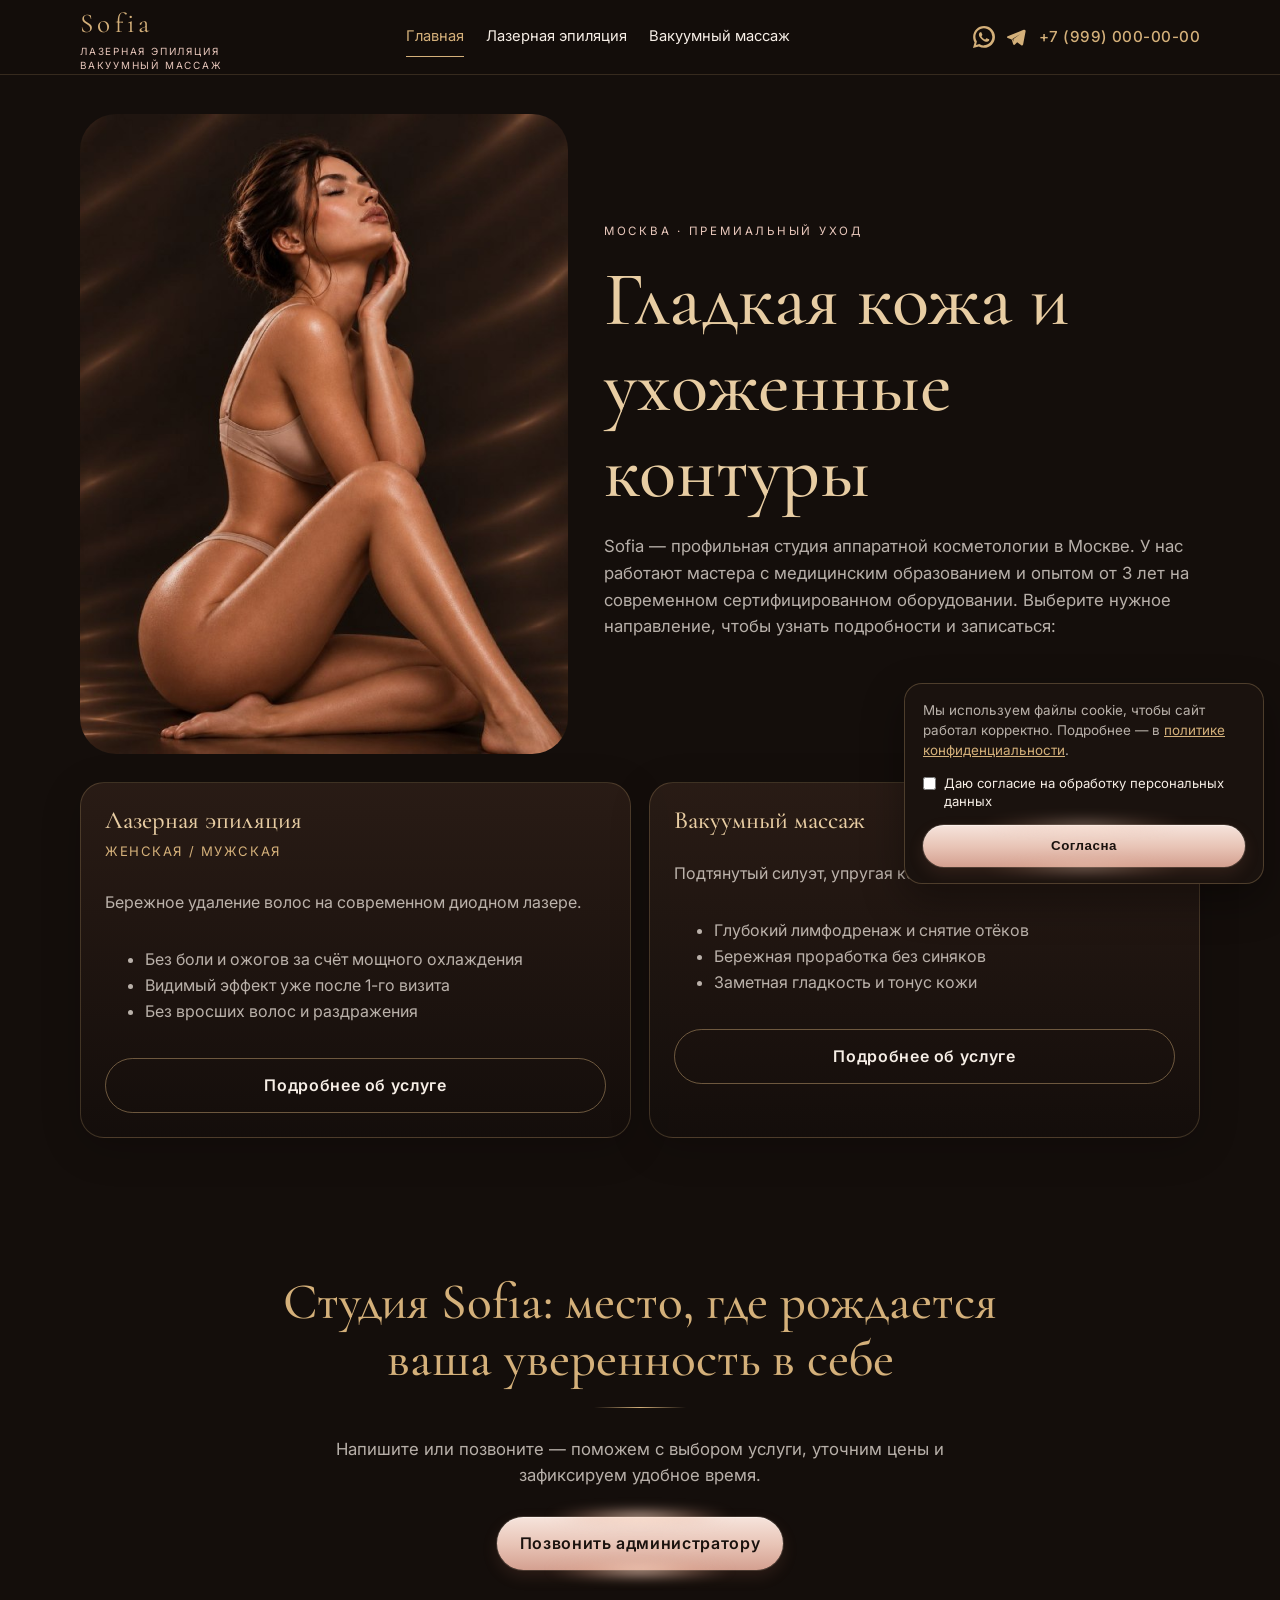
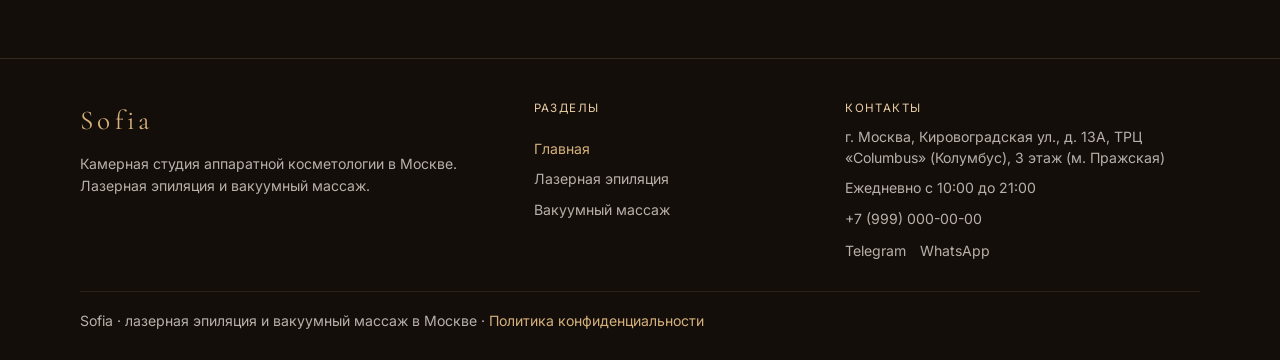
==== index.html @ cdc3695e "Publish Sofia studio site for client preview. Co-authored-by: Cursor <cursoragent@cursor.com>" ====
<!DOCTYPE html>
<html lang="ru">
<head>
  <meta charset="UTF-8">
  <meta name="viewport" content="width=device-width, initial-scale=1.0">
  <title>Sofia — лазерная эпиляция и вакуумный массаж в Москве</title>
  <meta name="description" content="Студия Sofia в Москве: лазерная эпиляция и вакуумный массаж. Камерный сервис и прогнозируемый результат.">
  <link rel="preconnect" href="https://fonts.googleapis.com">
  <link rel="preconnect" href="https://fonts.gstatic.com" crossorigin>
  <link href="https://fonts.googleapis.com/css2?family=Cormorant+Garamond:wght@500;600;700&family=Inter:wght@400;500;600&display=swap" rel="stylesheet">
  <link rel="preload" as="image" href="images/hero.jpg?v=5">
  <link rel="stylesheet" href="styles.css?v=31">
  <style>
    /* Только главная страница */
    body[data-page="home"] .home-hero {
      display: block;
      min-height: auto;
      padding: 0 0 40px;
      background: var(--chocolate);
      overflow: visible;
    }

    body[data-page="home"] .home-hero::after {
      display: none;
    }

    body[data-page="home"] .home-hero-top {
      position: relative;
      display: grid;
      align-items: end;
      min-height: 88vh;
      overflow: hidden;
    }

    body[data-page="home"] .home-hero .hero-bg {
      position: absolute;
      inset: 0;
      width: 100%;
      height: 100%;
      max-height: none;
      object-fit: cover;
      object-position: center;
      border-radius: 0;
      filter: saturate(0.92);
    }

    body[data-page="home"] .home-hero-top::after {
      content: "";
      position: absolute;
      inset: 0;
      background:
        linear-gradient(180deg, rgba(20, 14, 11, 0.18) 0%, rgba(20, 14, 11, 0.55) 48%, rgba(20, 14, 11, 0.92) 100%),
        linear-gradient(90deg, rgba(20, 14, 11, 0.2), rgba(20, 14, 11, 0.55));
      pointer-events: none;
    }

    body[data-page="home"] .home-hero-copy-wrap {
      position: relative;
      z-index: 1;
      width: min(1120px, calc(100% - 32px));
      margin: 0 auto;
      padding: 0 0 28px;
    }

    body[data-page="home"] .home-hero .hero-copy {
      margin: 0;
      max-width: none;
      padding: 0;
    }

    body[data-page="home"] .home-hero-cards {
      display: grid;
      grid-template-columns: 1fr;
      gap: 14px;
      width: min(1120px, calc(100% - 32px));
      margin: 22px auto 0;
    }

    @media (min-width: 901px) {
      body[data-page="home"] .home-hero {
        padding: 40px 0 48px;
      }

      body[data-page="home"] .home-hero-top {
        display: grid;
        grid-template-columns: minmax(280px, 0.9fr) 1.1fr;
        gap: 36px;
        align-items: center;
        min-height: auto;
        width: min(1120px, calc(100% - 32px));
        margin: 0 auto;
        overflow: visible;
      }

      body[data-page="home"] .home-hero-top::after {
        display: none;
      }

      body[data-page="home"] .home-hero .hero-bg {
        position: relative;
        inset: auto;
        width: 100%;
        height: min(72vh, 640px);
        max-width: none;
        object-position: center top;
        border-radius: 36px;
      }

      body[data-page="home"] .home-hero-copy-wrap {
        width: 100%;
        margin: 0;
        padding: 0;
      }

      body[data-page="home"] .home-hero .hero-copy {
        padding: 12px 0;
      }

      body[data-page="home"] .home-hero-cards {
        grid-template-columns: repeat(2, minmax(0, 1fr));
        gap: 18px;
        margin-top: 28px;
      }
    }

    body[data-page="home"] .hero-service-card .service-audience {
      margin: -4px 0 12px;
      font-family: Inter, system-ui, sans-serif;
      font-size: 0.82rem;
      letter-spacing: 0.12em;
      text-transform: uppercase;
      color: var(--gold);
    }

    @media (max-width: 900px) {
      body[data-page="home"] .home-hero .hero-bg {
        filter: contrast(1.1) saturate(1.04);
      }

      body[data-page="home"] .home-hero-top::after {
        background: linear-gradient(
          180deg,
          rgba(50, 35, 24, 0.08) 0%,
          rgba(50, 35, 24, 0.28) 45%,
          rgba(50, 35, 24, 0.72) 100%
        );
      }
    }
  </style>
</head>
<body data-page="home">
  <div id="app-header"></div>

  <main>
    <section class="hero home-hero" id="top">
      <div class="home-hero-top">
        <img class="hero-bg" src="images/hero.jpg?v=5" alt="Премиальный уход и гладкая кожа" fetchpriority="high" decoding="async">
        <div class="home-hero-copy-wrap">
          <div class="hero-copy">
            <p class="eyebrow">Москва · премиальный уход</p>
            <h1>Гладкая кожа и ухоженные контуры</h1>
            <p class="lead">Sofia — профильная студия аппаратной косметологии в Москве. У нас работают мастера с медицинским образованием и опытом от 3 лет на современном сертифицированном оборудовании. Выберите нужное направление, чтобы узнать подробности и записаться:</p>
          </div>
        </div>
      </div>
      <div class="home-hero-cards">
        <a class="card hero-service-card" href="laser/">
          <h3>Лазерная эпиляция</h3>
          <p class="service-audience">женская / мужская</p>
          <p>Бережное удаление волос на современном диодном лазере.</p>
          <ul>
            <li>Без боли и ожогов за счёт мощного охлаждения</li>
            <li>Видимый эффект уже после 1-го визита</li>
            <li>Без вросших волос и раздражения</li>
          </ul>
          <span class="btn btn-line service-more">Подробнее об услуге</span>
        </a>
        <a class="card hero-service-card" href="massage/">
          <h3>Вакуумный массаж</h3>
          <p>Подтянутый силуэт, упругая кожа и минус в объёмах.</p>
          <ul>
            <li>Глубокий лимфодренаж и снятие отёков</li>
            <li>Бережная проработка без синяков</li>
            <li>Заметная гладкость и тонус кожи</li>
          </ul>
          <span class="btn btn-line service-more">Подробнее об услуге</span>
        </a>
      </div>
    </section>

    <section class="section closing" id="contacts">
      <div class="wrap">
        <h2 class="closing-title">Студия Sofia: место, где рождается ваша уверенность в себе</h2>
        <div class="gold-line"></div>
        <p class="lead" style="text-align:center;max-width:720px;margin:0 auto">Напишите или позвоните — поможем с выбором услуги, уточним цены и зафиксируем удобное время.</p>
        <div class="closing-actions">
          <a class="btn btn-gold" href="tel:+79990000000">Позвонить администратору</a>
        </div>
      </div>
    </section>
  </main>

  <div id="app-footer"></div>
  <script src="layout.js?v=27"></script>
  <script src="app.js?v=22"></script>
</body>
</html>
---- styles.css ----
:root {
  --chocolate: #140e0b;
  --chocolate-2: #1f1510;
  --chocolate-3: #2b1d16;
  --gold: #d4b07a;
  --gold-soft: #e8cda3;
  --powder: #e9c8bc;
  --powder-deep: #c99382;
  --cream: #f6eee6;
  --muted: rgba(246, 238, 230, 0.72);
}

* {
  box-sizing: border-box;
  -webkit-tap-highlight-color: transparent;
}

html {
  scroll-behavior: auto;
  -webkit-tap-highlight-color: transparent;
}

@media (min-width: 901px) {
  html {
    scroll-behavior: smooth;
  }
}

a, button, summary, label {
  -webkit-tap-highlight-color: transparent;
  tap-highlight-color: transparent;
  touch-action: manipulation;
}

body {
  margin: 0;
  min-height: 100vh;
  display: flex;
  flex-direction: column;
  font-family: Inter, system-ui, sans-serif;
  background: var(--chocolate);
  color: var(--cream);
  line-height: 1.6;
  padding-top: 74px;
}

main {
  flex: 1 0 auto;
}

#app-footer {
  flex-shrink: 0;
}

img {
  max-width: 100%;
  display: block;
}

a {
  color: inherit;
  text-decoration: none;
}

.wrap {
  width: min(1120px, calc(100% - 32px));
  margin: 0 auto;
}

.site-header {
  position: fixed;
  top: 0;
  left: 0;
  right: 0;
  z-index: 40;
  background: rgba(20, 14, 11, 0.92);
  border-bottom: 1px solid rgba(212, 176, 122, 0.18);
  backdrop-filter: blur(16px);
}

.back-btn {
  position: fixed;
  top: 90px;
  right: 16px;
  left: auto;
  z-index: 45;
  display: inline-flex;
  align-items: center;
  justify-content: center;
  min-height: 40px;
  padding: 0.55rem 1rem;
  border-radius: 999px;
  border: 1px solid rgba(212, 176, 122, 0.45);
  background: rgba(20, 14, 11, 0.88);
  color: var(--cream);
  font-size: 0.88rem;
  font-weight: 600;
  letter-spacing: 0.04em;
  backdrop-filter: blur(12px);
  box-shadow: 0 8px 24px rgba(0, 0, 0, 0.28);
}

.back-btn:hover {
  color: var(--gold);
  border-color: rgba(212, 176, 122, 0.7);
}

.header-inner {
  display: flex;
  align-items: center;
  justify-content: space-between;
  gap: 16px;
  min-height: 74px;
}

.header-actions {
  display: flex;
  align-items: center;
  gap: 12px;
}

.header-cta {
  color: var(--gold);
  font-size: 0.95rem;
  font-weight: 500;
  letter-spacing: 0.03em;
  white-space: nowrap;
}

.header-cta:hover {
  color: var(--gold-soft);
}

.header-messengers,
.closing-messengers {
  display: flex;
  align-items: center;
  gap: 10px;
}

.msg-icon {
  display: inline-flex;
  align-items: center;
  justify-content: center;
  width: 40px;
  height: 40px;
  border-radius: 50%;
  border: 1px solid rgba(212, 176, 122, 0.35);
  background: rgba(31, 21, 16, 0.85);
  color: var(--cream);
  transition: color 0.2s ease, border-color 0.2s ease, transform 0.2s ease;
}

.msg-icon svg {
  width: 20px;
  height: 20px;
  display: block;
}

.msg-icon:hover {
  transform: translateY(-1px);
  border-color: rgba(212, 176, 122, 0.7);
}

.header-messengers .msg-icon {
  width: auto;
  height: auto;
  border: 0;
  border-radius: 0;
  background: none;
  color: var(--gold);
}

.header-messengers .msg-icon svg {
  width: 22px;
  height: 22px;
}

.header-messengers .msg-icon:hover {
  transform: none;
  border-color: transparent;
}

.msg-whatsapp:hover {
  color: #67e39a;
}

.msg-telegram:hover {
  color: #7ec8ff;
}

.logo {
  font-family: "Cormorant Garamond", serif;
  font-size: 1.7rem;
  letter-spacing: 0.16em;
  color: var(--gold);
}

.logo span {
  display: block;
  font-family: Inter, sans-serif;
  font-size: 0.62rem;
  letter-spacing: 0.18em;
  color: var(--powder);
  text-transform: uppercase;
  line-height: 1.35;
}

.nav {
  display: flex;
  gap: 22px;
  font-size: 0.92rem;
}

.nav-phone {
  display: none;
}

.nav a:hover,
.nav a.is-active {
  color: var(--gold);
}

.nav a.is-active {
  position: relative;
}

.nav a.is-active::after {
  content: "";
  position: absolute;
  left: 0;
  right: 0;
  bottom: -8px;
  height: 1px;
  background: var(--gold);
}

.btn {
  display: inline-flex;
  align-items: center;
  justify-content: center;
  border: 0;
  cursor: pointer;
  border-radius: 999px;
  padding: 0.85rem 1.4rem;
  font-weight: 600;
  letter-spacing: 0.04em;
}

.btn-gold {
  position: relative;
  isolation: isolate;
  overflow: visible;
  background: linear-gradient(180deg, #f6e4dc 0%, #e8c4b6 52%, #d4a090 100%);
  color: #1a120e;
  box-shadow:
    inset 0 1px 0 rgba(255, 255, 255, 0.42),
    0 0 0 1px rgba(255, 220, 200, 0.16),
    0 6px 16px rgba(180, 110, 90, 0.16);
}

.btn-gold::before,
.btn-gold::after {
  content: "";
  position: absolute;
  left: 18%;
  right: 18%;
  height: 16px;
  border-radius: 50%;
  pointer-events: none;
  z-index: -1;
  background: radial-gradient(ellipse at center, rgba(255, 228, 210, 0.95) 0%, rgba(232, 176, 150, 0.42) 42%, transparent 72%);
  filter: blur(6px);
  transform-origin: center;
  animation: btn-flicker 3.4s ease-in-out infinite;
}

.btn-gold::before {
  top: -8px;
}

.btn-gold::after {
  bottom: -8px;
  animation-delay: 1.7s;
}

.btn-gold:hover::before,
.btn-gold:hover::after {
  animation-duration: 2.4s;
}

.btn-gold:disabled {
  opacity: 1;
  cursor: not-allowed;
  background: linear-gradient(180deg, #f6e4dc 0%, #e8c4b6 52%, #d4a090 100%);
  color: #1a120e;
  box-shadow:
    inset 0 1px 0 rgba(255, 255, 255, 0.42),
    0 0 0 1px rgba(255, 220, 200, 0.16),
    0 6px 16px rgba(180, 110, 90, 0.16);
  filter: none;
}

.btn-gold:disabled::before,
.btn-gold:disabled::after {
  animation: none;
  opacity: 0.45;
}

@keyframes btn-flicker {
  0%, 100% {
    opacity: 0.12;
    transform: scaleX(0.52);
  }
  18% {
    opacity: 0.72;
    transform: scaleX(0.86);
  }
  34% {
    opacity: 0.22;
    transform: scaleX(0.6);
  }
  52% {
    opacity: 1;
    transform: scaleX(1);
  }
  70% {
    opacity: 0.32;
    transform: scaleX(0.68);
  }
  84% {
    opacity: 0.8;
    transform: scaleX(0.9);
  }
}

@media (prefers-reduced-motion: reduce) {
  .btn-gold::before,
  .btn-gold::after {
    animation: none;
    opacity: 0.45;
    transform: scaleX(0.86);
  }
}

.btn-line {
  background: transparent;
  color: var(--cream);
  border: 1px solid rgba(212, 176, 122, 0.45);
}

.menu-btn {
  display: none;
  width: 28px;
  height: 18px;
  padding: 0;
  border: 0;
  background: transparent;
  position: relative;
  cursor: pointer;
}

.menu-btn span {
  position: absolute;
  left: 0;
  width: 100%;
  height: 2px;
  background: var(--gold);
  border-radius: 0;
  transition: transform 0.28s ease, opacity 0.2s ease, top 0.28s ease;
  transform-origin: center;
}

.menu-btn span:nth-child(1) { top: 0; }
.menu-btn span:nth-child(2) { top: 8px; }
.menu-btn span:nth-child(3) { top: 16px; }

.menu-btn.is-open span:nth-child(1) {
  top: 8px;
  transform: rotate(45deg);
}

.menu-btn.is-open span:nth-child(2) {
  opacity: 0;
  transform: scaleX(0);
}

.menu-btn.is-open span:nth-child(3) {
  top: 8px;
  transform: rotate(-45deg);
}

.hero {
  position: relative;
  min-height: 88vh;
  display: grid;
  align-items: center;
  overflow: hidden;
}

.hero-bg {
  position: absolute;
  inset: 0;
  width: 100%;
  height: 100%;
  object-fit: cover;
  object-position: center top;
  filter: saturate(0.92);
}

.hero::after {
  content: "";
  position: absolute;
  inset: 0;
  background:
    linear-gradient(90deg, rgba(20, 14, 11, 0.12) 0%, rgba(20, 14, 11, 0.35) 40%, rgba(20, 14, 11, 0.82) 70%, #140e0b 100%),
    linear-gradient(180deg, rgba(20, 14, 11, 0.12), rgba(20, 14, 11, 0.4));
}

.hero-copy {
  position: relative;
  z-index: 1;
  max-width: 620px;
  margin-left: auto;
  padding: 80px 0;
}

@media (min-width: 901px) {
  .hero {
    grid-template-columns: auto 1fr;
    align-items: center;
    background: var(--chocolate);
    padding: 40px 0 40px 40px;
    overflow: hidden;
  }

  .hero-bg {
    position: relative;
    inset: auto;
    width: auto;
    height: calc(88vh - 80px);
    max-width: 42vw;
    object-fit: cover;
    object-position: center top;
    border-radius: 36px;
    justify-self: start;
  }

  .hero::after {
    display: none;
  }

  .hero > .wrap {
    width: 100%;
    max-width: none;
    margin: 0;
    display: flex;
    align-items: center;
    padding: 0 64px 0 24px;
  }

  .hero-copy {
    margin-left: 0;
    max-width: 640px;
    padding: 48px 0;
  }

  .hero-actions {
    flex-direction: column;
    flex-wrap: nowrap;
    align-items: stretch;
    max-width: 280px;
  }

  .about-grid {
    grid-template-columns: 0.95fr 1.05fr;
  }

  .about-copy {
    order: 1;
  }

  .about-photo {
    order: 2;
  }
}

.eyebrow {
  color: var(--powder);
  text-transform: uppercase;
  letter-spacing: 0.24em;
  font-size: 0.72rem;
  margin-bottom: 16px;
}

h1, h2, h3 {
  font-family: "Cormorant Garamond", serif;
  font-weight: 500;
  line-height: 1.12;
}

h1 {
  font-size: clamp(2.6rem, 6vw, 5rem);
  color: var(--gold-soft);
  margin: 0 0 18px;
}

h2 {
  font-size: clamp(2rem, 4vw, 3.2rem);
  color: var(--gold);
  text-align: center;
  margin: 0 0 18px;
}

.lead {
  color: var(--muted);
  font-size: 1.05rem;
}

.hero-actions {
  display: flex;
  gap: 12px;
  flex-wrap: wrap;
  margin-top: 28px;
}

.hero-cards {
  display: grid;
  grid-template-columns: repeat(2, minmax(0, 1fr));
  gap: 12px;
  margin-top: 18px;
}

.hero-cards .card {
  padding: 14px 16px;
  border-radius: 18px;
  box-shadow: 0 8px 24px rgba(0, 0, 0, 0.16);
}

.hero-cards .card h3 {
  margin: 0 0 6px;
  font-size: 1.15rem;
  font-family: "Cormorant Garamond", serif;
}

.hero-cards .card p {
  margin: 0 0 8px;
  font-size: 0.86rem;
  line-height: 1.45;
}

.hero-cards .card ul {
  margin: 0;
  padding-left: 1.05em;
}

.hero-cards .card li {
  font-size: 0.82rem;
  line-height: 1.4;
  margin: 0 0 4px;
}

.hero-cards .card li:last-child {
  margin-bottom: 0;
}

.section {
  padding: 88px 0;
}

.section-dark {
  background: var(--chocolate-2);
}

.gold-line {
  width: 92px;
  height: 1px;
  margin: 0 auto 28px;
  background: linear-gradient(90deg, transparent, var(--gold), transparent);
}

.about-grid,
.adv-grid,
.services-grid,
.review-grid,
.faq-grid,
.contact-grid {
  display: grid;
  gap: 22px;
}

.about-grid {
  grid-template-columns: 1.05fr 0.95fr;
  align-items: center;
}

.about-photo {
  border-radius: 28px;
  overflow: hidden;
  border: 1px solid rgba(212, 176, 122, 0.28);
  min-height: 460px;
}

.about-photo img {
  width: 100%;
  height: 100%;
  object-fit: cover;
  min-height: 460px;
}

.about-copy h2 {
  text-align: left;
}

.about-copy p {
  color: var(--muted);
}

.adv-grid {
  grid-template-columns: repeat(3, 1fr);
}

.card {
  background: linear-gradient(180deg, rgba(43, 29, 22, 0.9), rgba(20, 14, 11, 0.9));
  border: 1px solid rgba(212, 176, 122, 0.22);
  border-radius: 24px;
  padding: 24px;
  box-shadow: 0 10px 40px rgba(0, 0, 0, 0.18);
}

.card h3 {
  margin: 0 0 10px;
  font-size: 1.55rem;
  color: var(--gold-soft);
}

.card p,
.card li {
  color: var(--muted);
}

.num {
  color: var(--powder);
  letter-spacing: 0.16em;
  font-size: 0.78rem;
}

.services-grid {
  grid-template-columns: repeat(3, 1fr);
}

.services-two {
  grid-template-columns: repeat(2, 1fr);
}

.price {
  margin-top: 18px;
  color: var(--gold);
  font-family: "Cormorant Garamond", serif;
  font-size: 1.8rem;
}

.steps {
  display: grid;
  grid-template-columns: repeat(4, 1fr);
  gap: 16px;
}

.step {
  padding: 22px;
  border-radius: 22px;
  border: 1px solid rgba(233, 200, 188, 0.18);
}

.review-grid {
  grid-template-columns: repeat(3, 1fr);
}

.stars {
  color: var(--gold);
  letter-spacing: 3px;
}

.faq details {
  border-bottom: 1px solid rgba(212, 176, 122, 0.16);
  padding: 16px 0;
}

.faq summary {
  cursor: pointer;
  font-size: 1.05rem;
  color: var(--cream);
}

.faq p {
  color: var(--muted);
}

.contact-grid {
  grid-template-columns: 0.9fr 1.1fr;
}

label {
  display: block;
  margin: 0 0 14px;
  font-size: 0.92rem;
}

input, textarea {
  width: 100%;
  margin-top: 6px;
  border: 1px solid rgba(212, 176, 122, 0.25);
  background: #1a120e;
  color: var(--cream);
  border-radius: 14px;
  padding: 12px 14px;
}

.form {
  position: relative;
}

.form .hp-field {
  position: absolute;
  left: -10000px;
  top: auto;
  width: 1px;
  height: 1px;
  overflow: hidden;
  opacity: 0;
  pointer-events: none;
}

.form-success {
  display: none;
  color: var(--powder);
}

.form.is-sent .fields {
  display: none;
}

.form.is-sent .form-success {
  display: block;
}

.site-footer {
  border-top: 1px solid rgba(212, 176, 122, 0.16);
  padding: 40px 0 28px;
  color: var(--muted);
  font-size: 0.88rem;
  background: var(--chocolate);
}

.footer-grid {
  display: grid;
  grid-template-columns: 1.2fr 0.8fr 1fr;
  gap: 28px;
  margin-bottom: 28px;
}

.footer-brand .logo {
  display: inline-block;
  margin-bottom: 10px;
}

.footer-brand p,
.footer-contacts p,
.footer-address {
  margin: 0 0 8px;
}

.footer-address {
  font-style: normal;
  font-size: inherit;
  line-height: 1.55;
}

.footer-address a {
  color: inherit;
}

.footer-title {
  color: var(--gold-soft);
  letter-spacing: 0.12em;
  text-transform: uppercase;
  font-size: 0.72rem;
  margin: 0 0 12px;
}

.footer-nav {
  display: flex;
  flex-direction: column;
  gap: 8px;
}

.footer-nav a.is-active,
.footer-nav a:hover,
.footer-messengers a:hover,
.footer-address a:hover {
  color: var(--gold);
}

.footer-messengers {
  display: flex;
  gap: 14px;
  margin-top: 10px;
}

.footer-copy {
  border-top: 1px solid rgba(212, 176, 122, 0.12);
  padding-top: 18px;
}

.service-card .service-more,
.hero-service-card .service-more {
  margin-top: 18px;
  width: 100%;
}

.hero-service-card {
  display: flex;
  flex-direction: column;
  color: inherit;
  transition: border-color 0.2s ease, background 0.2s ease;
}

@media (hover: hover) {
  .hero-service-card {
    transition: border-color 0.2s ease, transform 0.2s ease;
  }

  .hero-service-card:hover {
    border-color: rgba(212, 176, 122, 0.45);
    transform: translateY(-2px);
  }
}

.hero-service-card:active {
  border-color: rgba(212, 176, 122, 0.4);
  background: linear-gradient(180deg, rgba(70, 50, 38, 0.96), rgba(46, 32, 24, 0.96));
}

.hero-service-card .service-more {
  pointer-events: none;
}

.price-accordion {
  display: grid;
  gap: 16px;
  max-width: 760px;
  margin: 0 auto;
}

.price-panel {
  padding: 0;
  overflow: hidden;
}

.price-panel summary {
  list-style: none;
  cursor: pointer;
  padding: 18px 22px;
  font-family: "Cormorant Garamond", serif;
  font-size: 1.45rem;
  color: var(--gold-soft);
}

.price-panel summary::-webkit-details-marker {
  display: none;
}

.price-panel summary::after {
  content: "+";
  float: right;
  color: var(--powder);
}

.price-panel[open] summary::after {
  content: "−";
}

.price-panel-body {
  padding: 0 22px 22px;
  border-top: 1px solid rgba(212, 176, 122, 0.16);
}

.price-panel-body p,
.price-panel-body li {
  color: var(--muted);
}

.price-panel-body ul {
  margin: 0 0 18px;
  padding-left: 1.1em;
}

.price-panel-body .btn {
  width: auto;
}

.price-visual {
  border-radius: 28px;
  overflow: hidden;
  border: 1px solid rgba(212, 176, 122, 0.28);
  background: var(--chocolate);
}

.price-visual img {
  width: 100%;
  height: auto;
  display: block;
  object-fit: cover;
}

.closing {
  text-align: center;
}

.closing-title {
  max-width: 820px;
  margin-left: auto;
  margin-right: auto;
}

.closing-actions {
  display: flex;
  flex-wrap: wrap;
  gap: 14px;
  justify-content: center;
  align-items: center;
  margin-top: 28px;
}

.closing-messengers .msg-icon {
  width: 48px;
  height: 48px;
}

.closing-messengers .msg-icon svg {
  width: 24px;
  height: 24px;
}

@media (max-width: 900px) {
  .site-header {
    backdrop-filter: none;
    background: #140e0b;
  }

  .nav, .header-cta {
    display: none;
  }

  .nav.is-open {
    display: flex;
    flex-direction: column;
    position: absolute;
    left: 16px;
    right: 16px;
    top: 74px;
    background: #1a120e;
    border: 1px solid rgba(212, 176, 122, 0.2);
    border-radius: 18px;
    padding: 16px;
  }

  .nav.is-open .nav-phone {
    display: block;
    color: var(--gold);
    margin-top: 4px;
  }

  .menu-btn {
    display: block;
  }

  .header-messengers .msg-icon svg {
    width: 24px;
    height: 24px;
  }

  .about-grid,
  .adv-grid,
  .services-grid,
  .services-two,
  .steps,
  .review-grid,
  .contact-grid,
  .footer-grid {
    grid-template-columns: 1fr;
  }

  .nav a.is-active::after {
    display: none;
  }

  .hero-bg {
    object-position: center;
    filter: contrast(1.1) saturate(1.04);
  }

  .hero::after {
    background: linear-gradient(
      180deg,
      rgba(50, 35, 24, 0.08) 0%,
      rgba(50, 35, 24, 0.28) 45%,
      rgba(50, 35, 24, 0.72) 100%
    );
  }

  .hero-copy {
    margin-left: 0;
    max-width: 100%;
  }

  .hero-actions {
    flex-direction: column;
  }

  .hero-actions .btn-line {
    order: 1;
  }

  .hero-actions .btn-gold {
    order: 2;
  }

  .hero-cards {
    grid-template-columns: 1fr;
  }
}

.cookie-banner {
  position: fixed;
  left: auto;
  right: 16px;
  bottom: 16px;
  z-index: 80;
  width: min(360px, calc(100% - 32px));
}

.cookie-banner-inner {
  display: grid;
  gap: 14px;
  padding: 16px 18px;
  background: #1a120e;
  border: 1px solid rgba(212, 176, 122, 0.28);
  border-radius: 18px;
  box-shadow: 0 16px 40px rgba(0, 0, 0, 0.35);
}

.cookie-banner-inner p {
  margin: 0;
  color: var(--muted);
  font-size: 0.84rem;
  line-height: 1.5;
}

.cookie-banner-inner a {
  color: var(--gold);
  text-decoration: underline;
}

.cookie-consent {
  display: flex;
  align-items: flex-start;
  gap: 8px;
  margin: 0;
  color: var(--cream);
  font-size: 0.82rem;
  line-height: 1.4;
}

.cookie-consent input {
  width: auto;
  margin: 3px 0 0;
  accent-color: var(--gold);
}

.cookie-banner-inner .btn {
  width: 100%;
}

.footer-copy a {
  color: var(--gold);
}

.privacy-text {
  max-width: 760px;
  margin: 0 auto;
  color: var(--muted);
}

.privacy-text h2 {
  text-align: left;
  font-size: 1.6rem;
  margin: 28px 0 10px;
}

.privacy-text p,
.privacy-text li {
  margin: 0 0 12px;
}
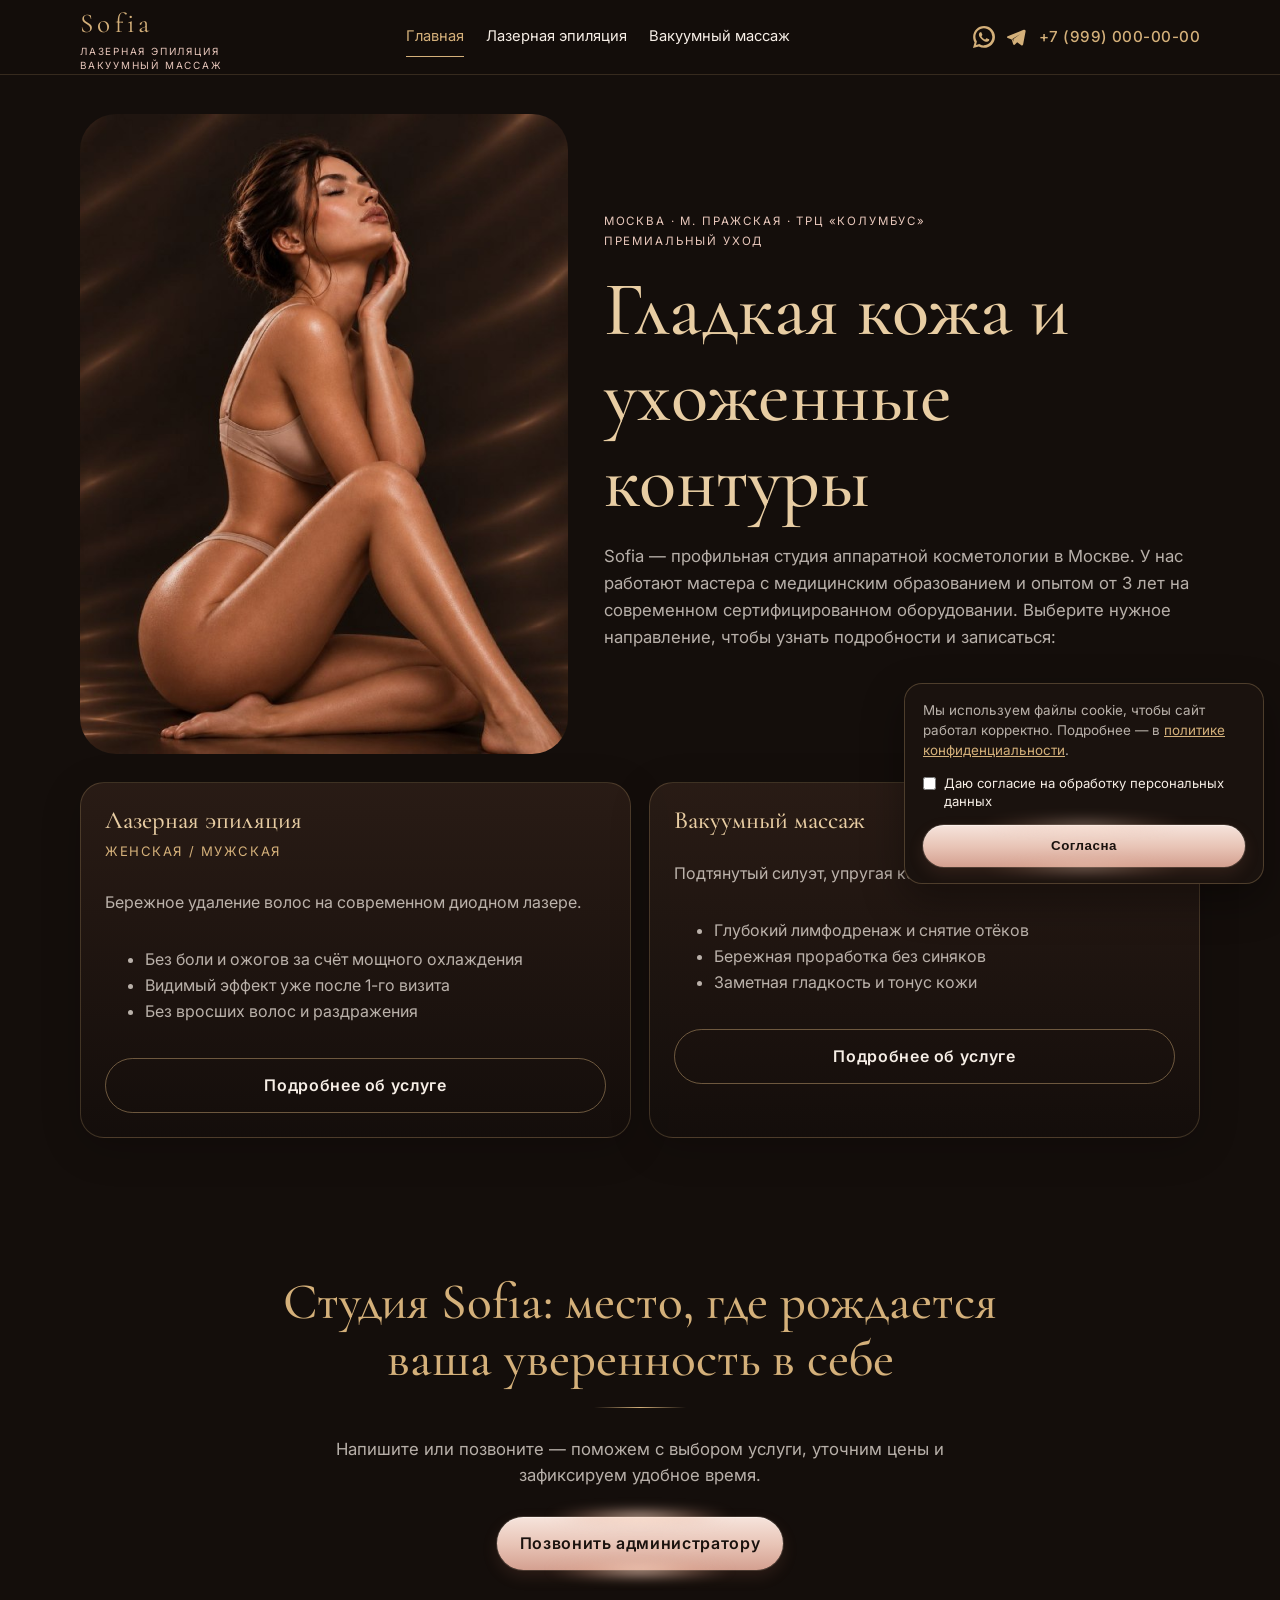
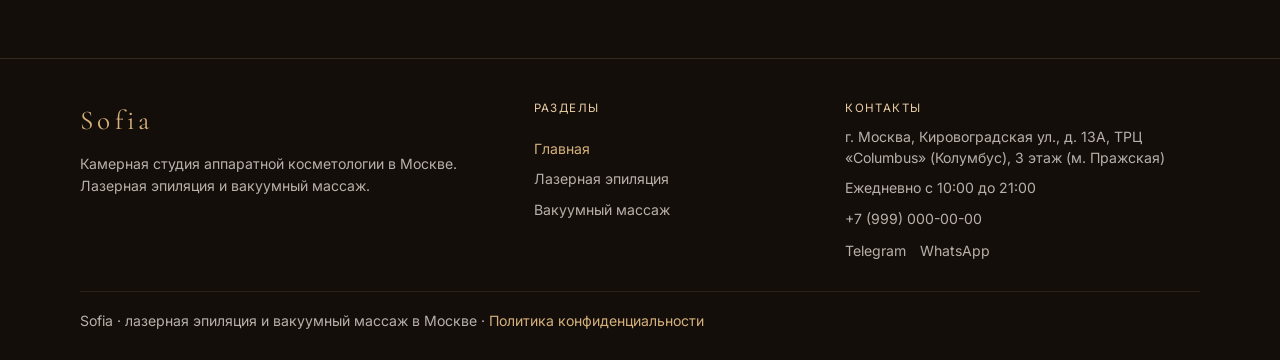
==== commit d01bb119: "Show Moscow, Prazhskaya and Columbus on the homepage to filter the right audience. Co-authored-by: C" ====
--- a/index.html
+++ b/index.html
@@ -68,6 +68,11 @@
       padding: 0;
     }
 
+    body[data-page="home"] .home-hero .eyebrow {
+      letter-spacing: 0.16em;
+      line-height: 1.7;
+    }
+
     body[data-page="home"] .home-hero-cards {
       display: grid;
       grid-template-columns: 1fr;
@@ -133,6 +138,10 @@
     }
 
     @media (max-width: 900px) {
+      body[data-page="home"] .home-hero .eyebrow {
+        letter-spacing: 0.1em;
+      }
+
       body[data-page="home"] .home-hero .hero-bg {
         filter: contrast(1.1) saturate(1.04);
       }
@@ -157,7 +166,7 @@
         <img class="hero-bg" src="images/hero.jpg?v=5" alt="Премиальный уход и гладкая кожа" fetchpriority="high" decoding="async">
         <div class="home-hero-copy-wrap">
           <div class="hero-copy">
-            <p class="eyebrow">Москва · премиальный уход</p>
+            <p class="eyebrow">Москва · м. Пражская · ТРЦ «Колумбус»<br>премиальный уход</p>
             <h1>Гладкая кожа и ухоженные контуры</h1>
             <p class="lead">Sofia — профильная студия аппаратной косметологии в Москве. У нас работают мастера с медицинским образованием и опытом от 3 лет на современном сертифицированном оборудовании. Выберите нужное направление, чтобы узнать подробности и записаться:</p>
           </div>
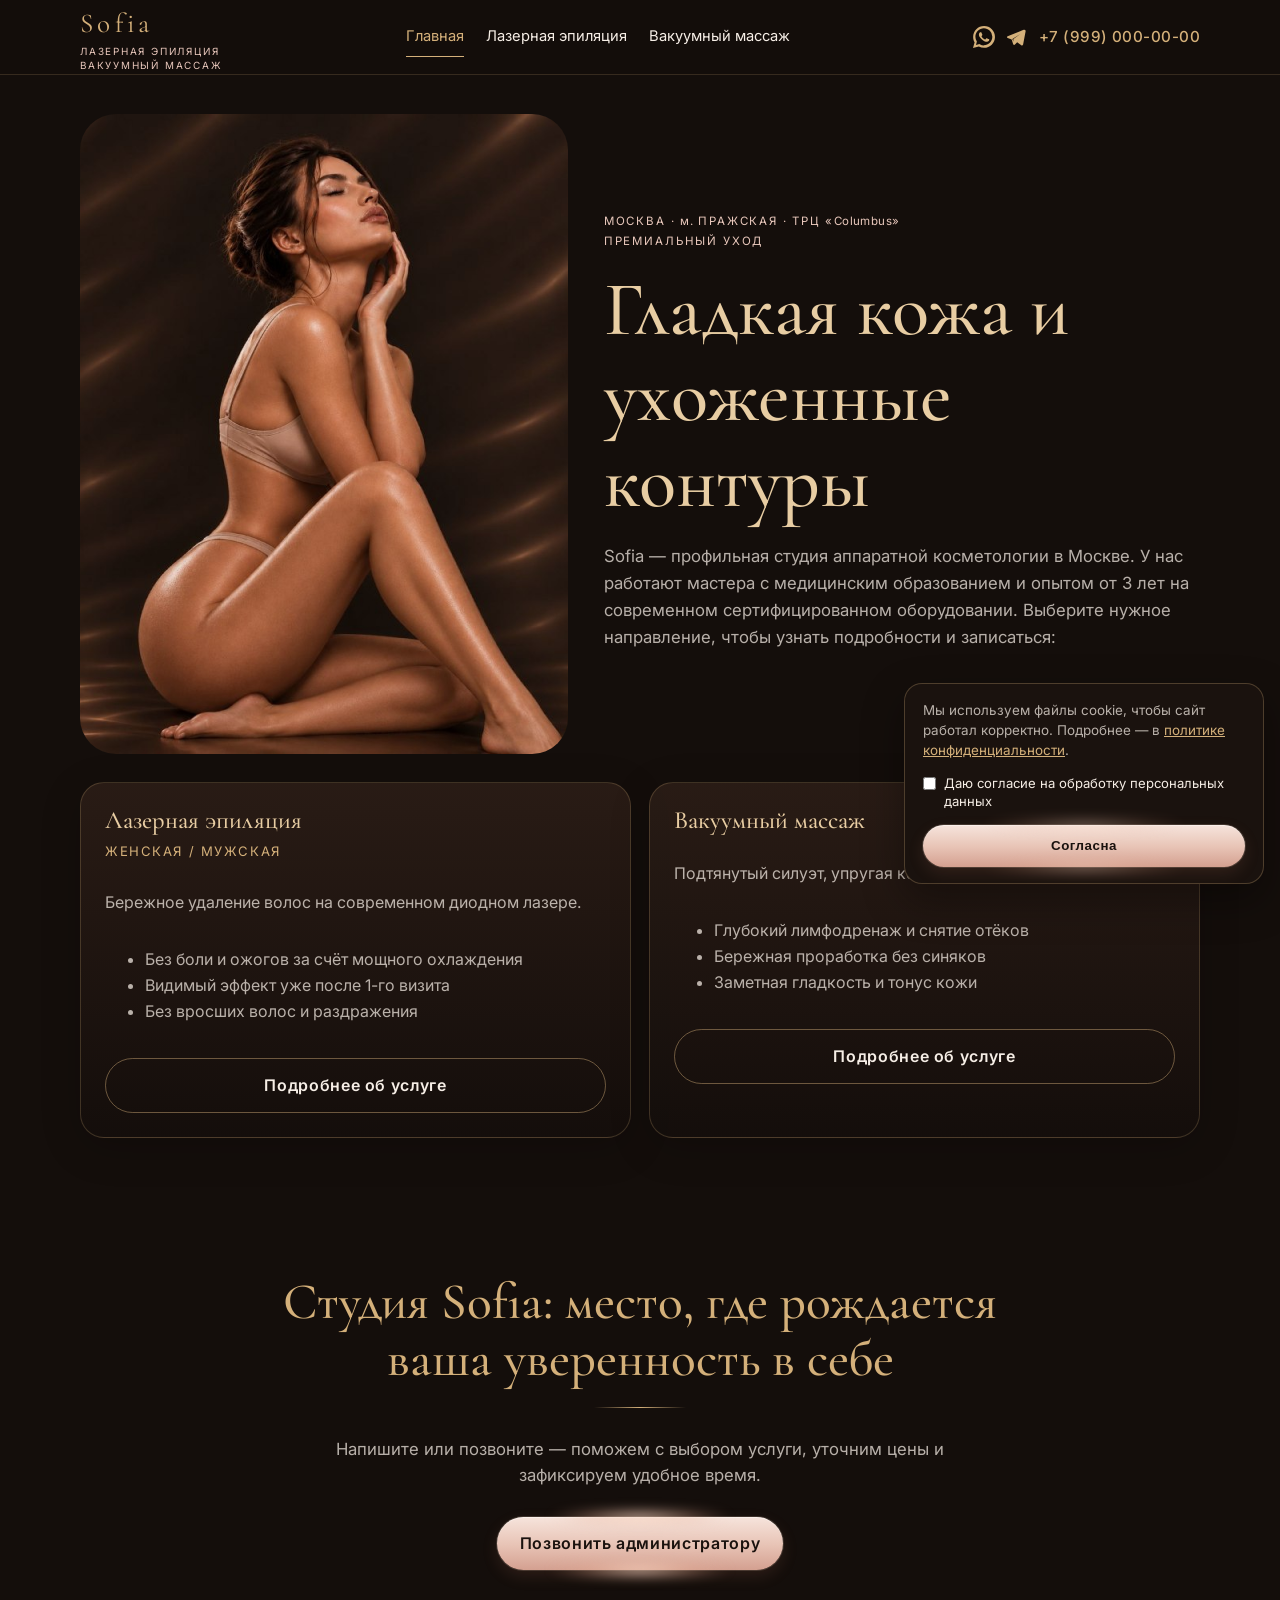
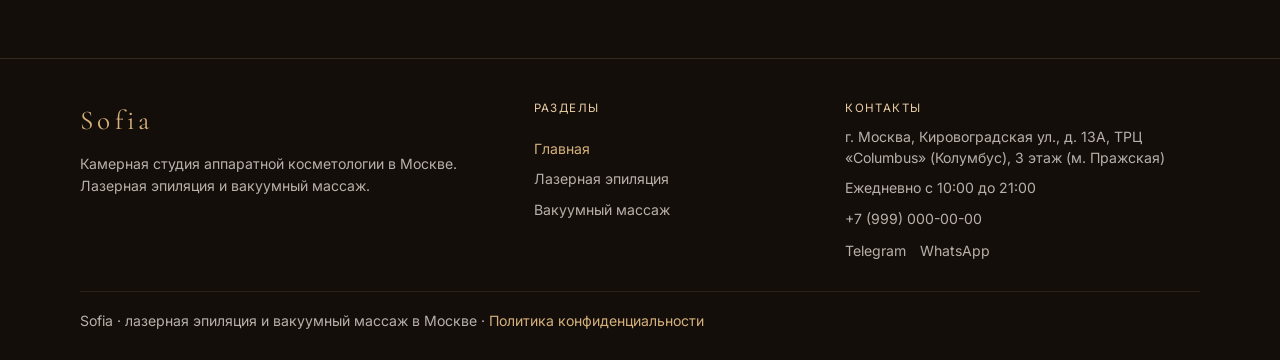
==== commit 387ee33b: "Keep metro abbreviation lowercase and spell Columbus in Latin on the homepage. Co-authored-by: Curso" ====
--- a/index.html
+++ b/index.html
@@ -73,6 +73,11 @@
       line-height: 1.7;
     }
 
+    body[data-page="home"] .home-hero .eyebrow .loc-keep {
+      text-transform: none;
+      letter-spacing: 0.04em;
+    }
+
     body[data-page="home"] .home-hero-cards {
       display: grid;
       grid-template-columns: 1fr;
@@ -166,7 +171,7 @@
         <img class="hero-bg" src="images/hero.jpg?v=5" alt="Премиальный уход и гладкая кожа" fetchpriority="high" decoding="async">
         <div class="home-hero-copy-wrap">
           <div class="hero-copy">
-            <p class="eyebrow">Москва · м. Пражская · ТРЦ «Колумбус»<br>премиальный уход</p>
+            <p class="eyebrow">Москва · <span class="loc-keep">м.</span> Пражская · ТРЦ «<span class="loc-keep">Columbus</span>»<br>премиальный уход</p>
             <h1>Гладкая кожа и ухоженные контуры</h1>
             <p class="lead">Sofia — профильная студия аппаратной косметологии в Москве. У нас работают мастера с медицинским образованием и опытом от 3 лет на современном сертифицированном оборудовании. Выберите нужное направление, чтобы узнать подробности и записаться:</p>
           </div>
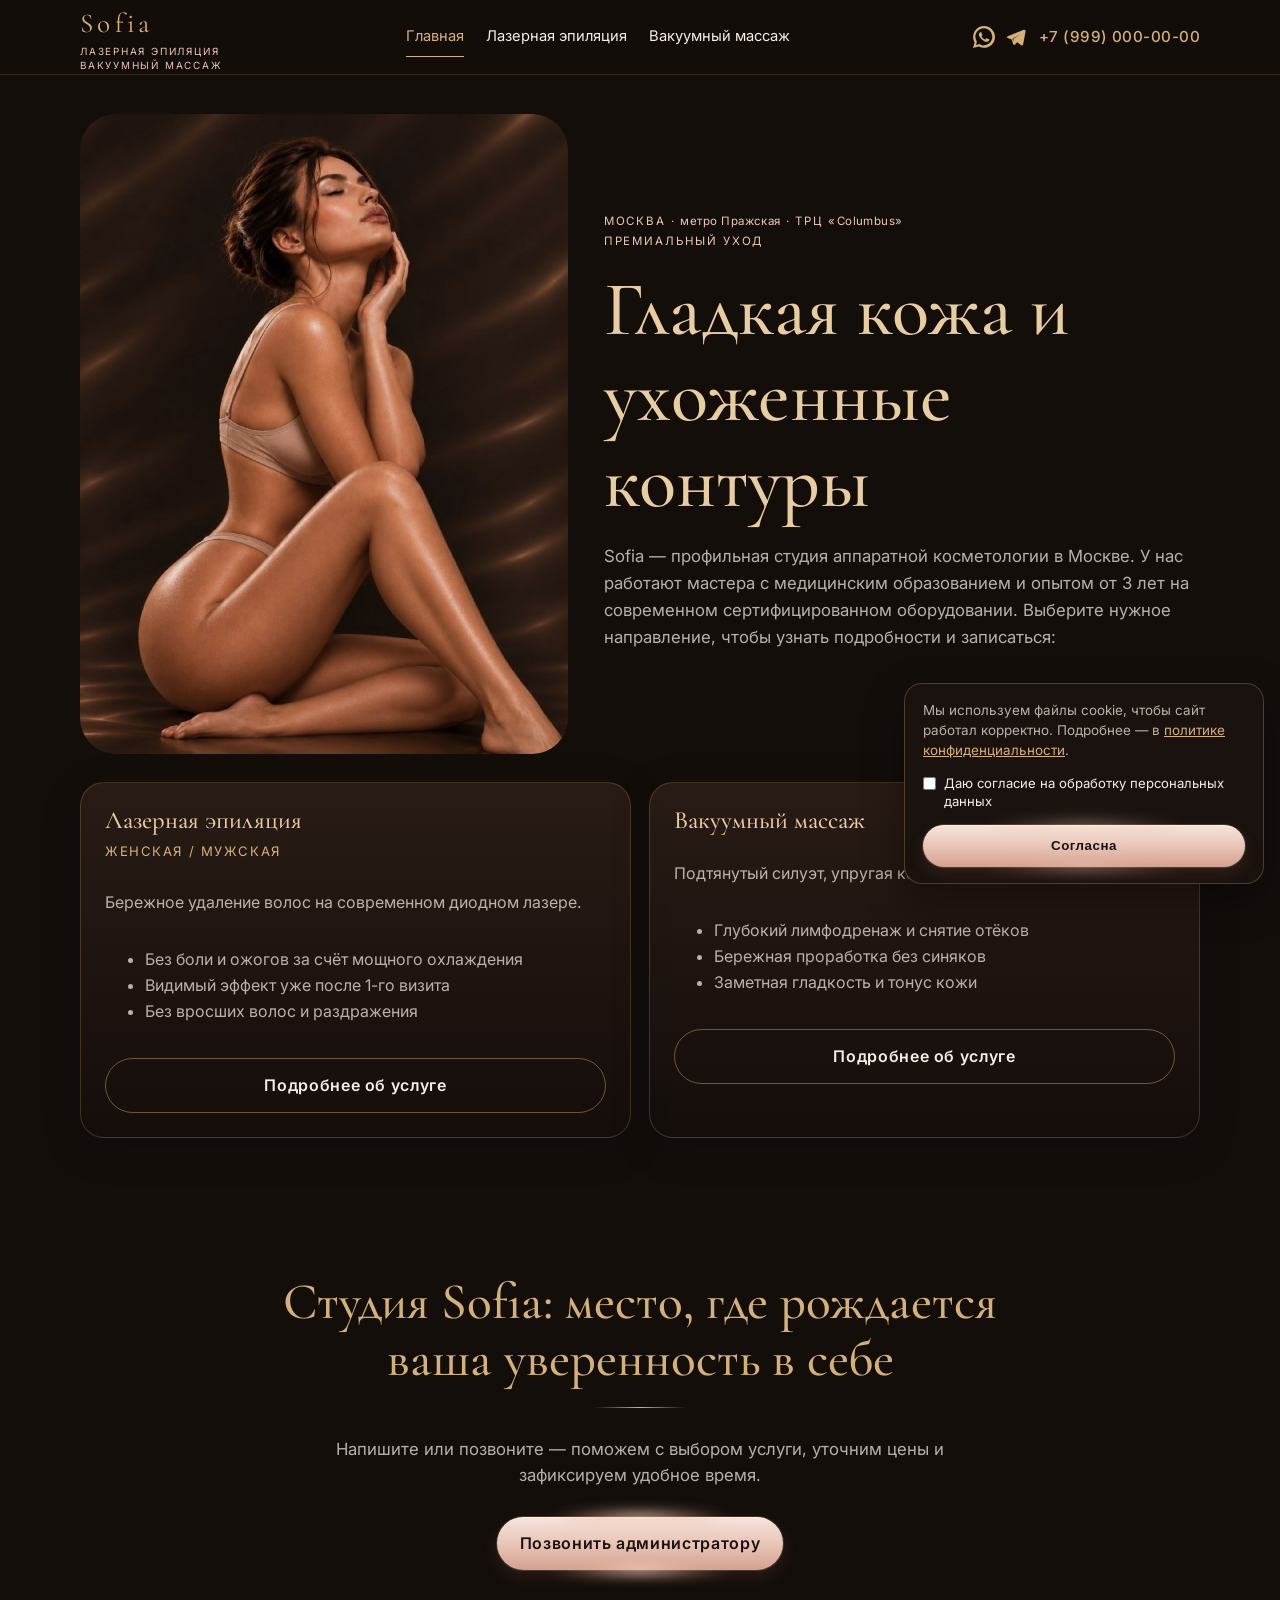
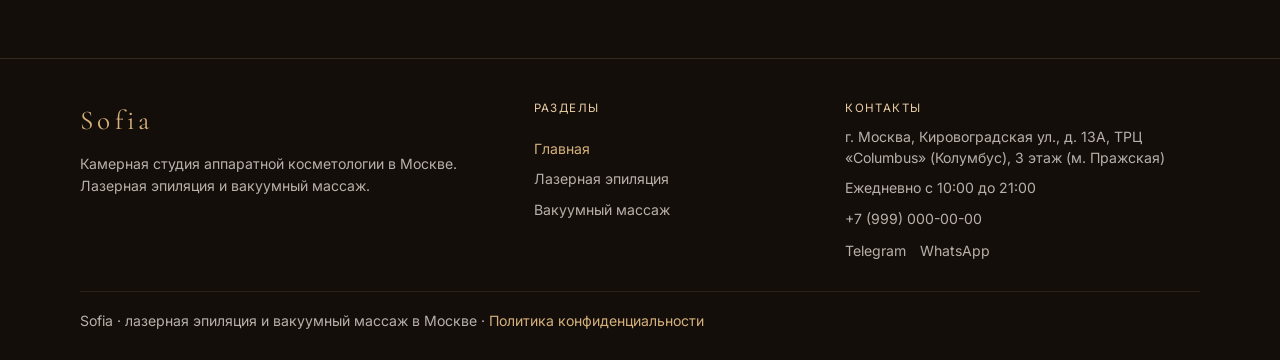
==== commit a5131cc6: "Write metro Prazhskaya in full on the homepage instead of the abbreviation. Co-authored-by: Cursor <" ====
--- a/index.html
+++ b/index.html
@@ -171,7 +171,7 @@
         <img class="hero-bg" src="images/hero.jpg?v=5" alt="Премиальный уход и гладкая кожа" fetchpriority="high" decoding="async">
         <div class="home-hero-copy-wrap">
           <div class="hero-copy">
-            <p class="eyebrow">Москва · <span class="loc-keep">м.</span> Пражская · ТРЦ «<span class="loc-keep">Columbus</span>»<br>премиальный уход</p>
+            <p class="eyebrow">Москва · <span class="loc-keep">метро Пражская</span> · ТРЦ «<span class="loc-keep">Columbus</span>»<br>премиальный уход</p>
             <h1>Гладкая кожа и ухоженные контуры</h1>
             <p class="lead">Sofia — профильная студия аппаратной косметологии в Москве. У нас работают мастера с медицинским образованием и опытом от 3 лет на современном сертифицированном оборудовании. Выберите нужное направление, чтобы узнать подробности и записаться:</p>
           </div>
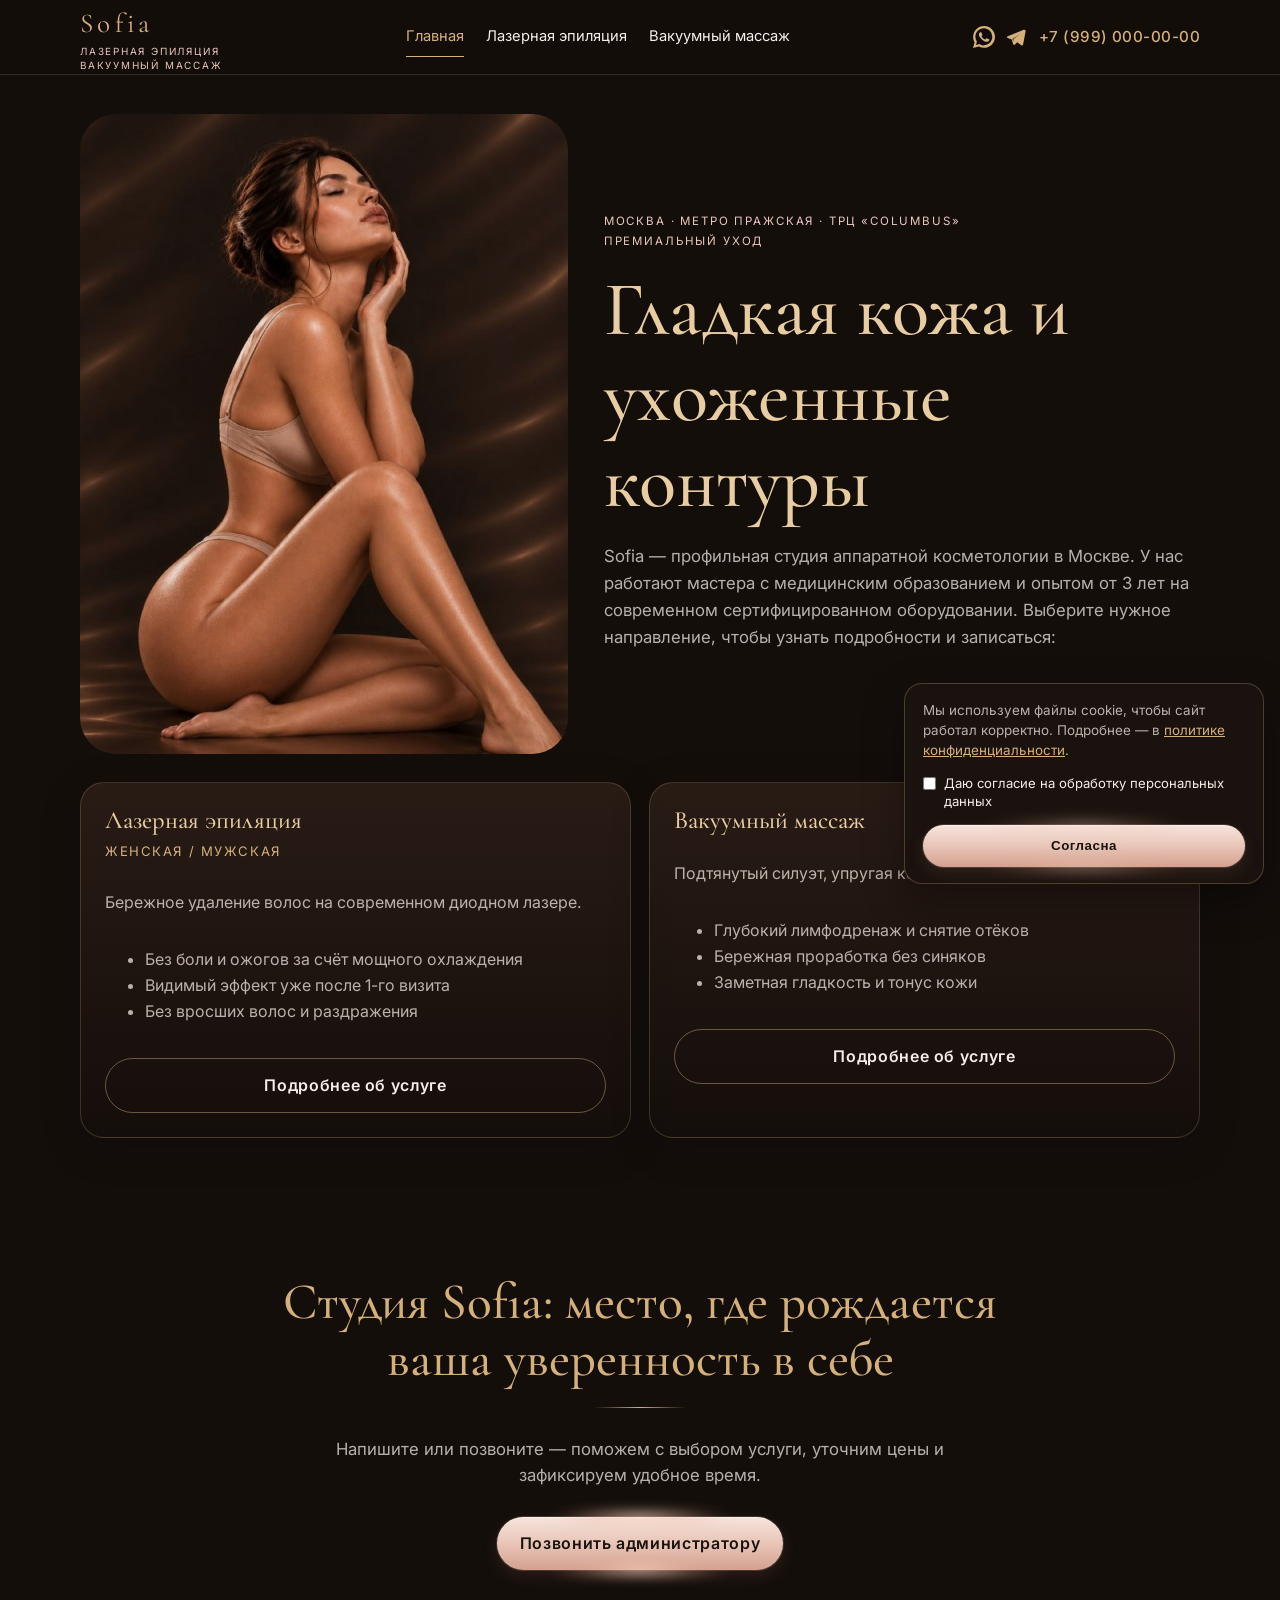
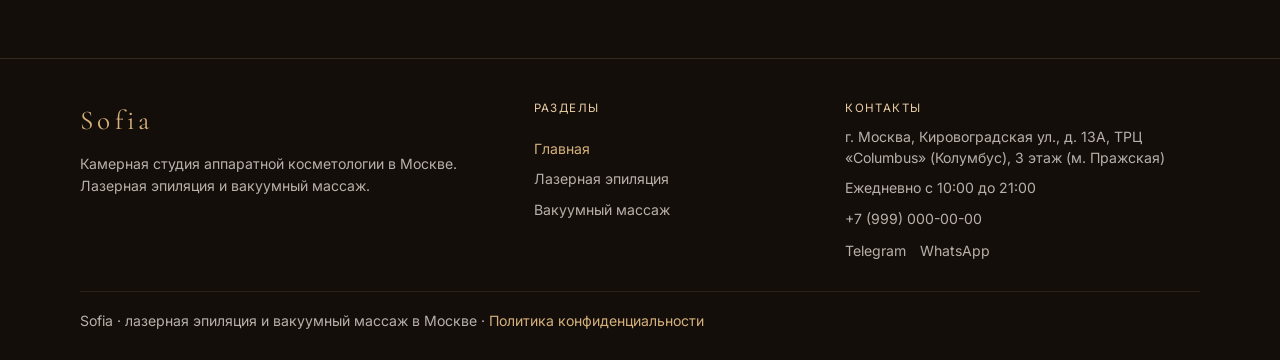
==== commit ef9b2ffe: "Set the homepage location line to all caps so the type matches. Co-authored-by: Cursor <cursoragent@" ====
--- a/index.html
+++ b/index.html
@@ -73,11 +73,6 @@
       line-height: 1.7;
     }
 
-    body[data-page="home"] .home-hero .eyebrow .loc-keep {
-      text-transform: none;
-      letter-spacing: 0.04em;
-    }
-
     body[data-page="home"] .home-hero-cards {
       display: grid;
       grid-template-columns: 1fr;
@@ -171,7 +166,7 @@
         <img class="hero-bg" src="images/hero.jpg?v=5" alt="Премиальный уход и гладкая кожа" fetchpriority="high" decoding="async">
         <div class="home-hero-copy-wrap">
           <div class="hero-copy">
-            <p class="eyebrow">Москва · <span class="loc-keep">метро Пражская</span> · ТРЦ «<span class="loc-keep">Columbus</span>»<br>премиальный уход</p>
+            <p class="eyebrow">Москва · метро Пражская · ТРЦ «Columbus»<br>премиальный уход</p>
             <h1>Гладкая кожа и ухоженные контуры</h1>
             <p class="lead">Sofia — профильная студия аппаратной косметологии в Москве. У нас работают мастера с медицинским образованием и опытом от 3 лет на современном сертифицированном оборудовании. Выберите нужное направление, чтобы узнать подробности и записаться:</p>
           </div>
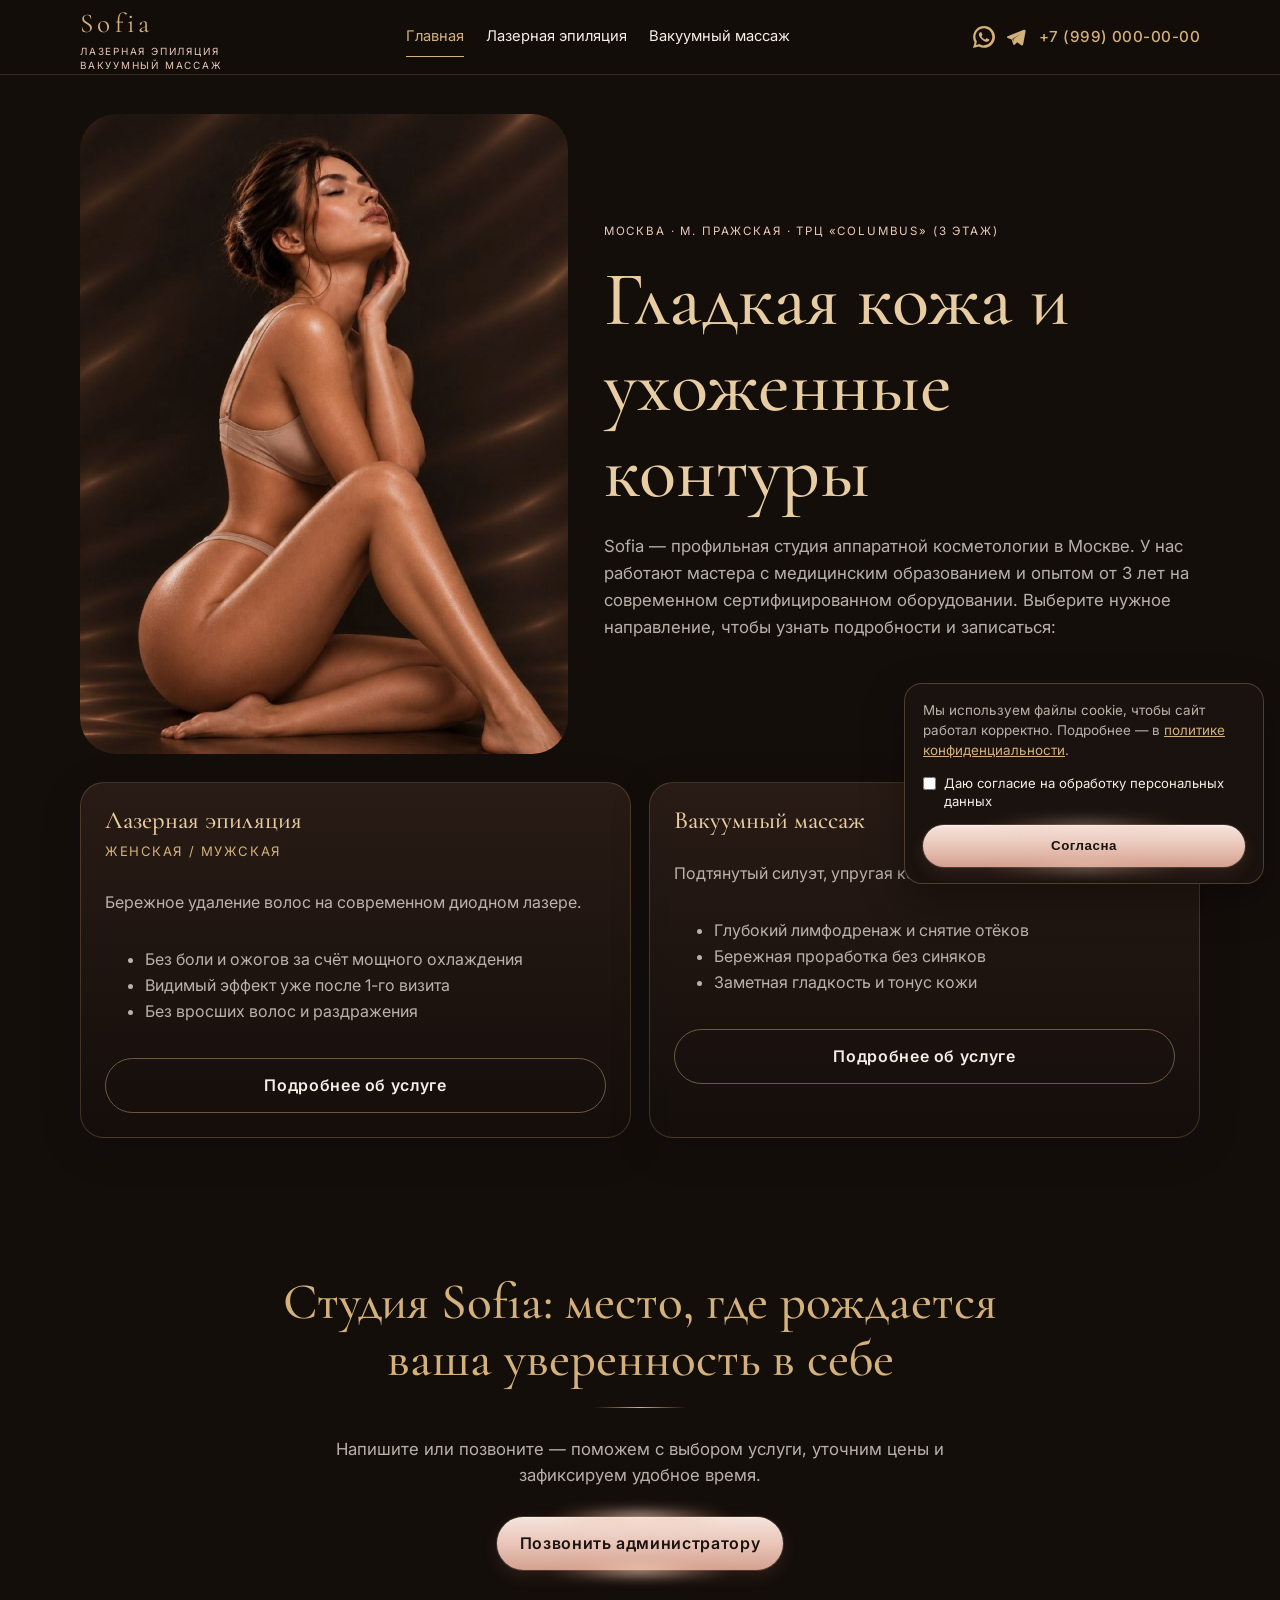
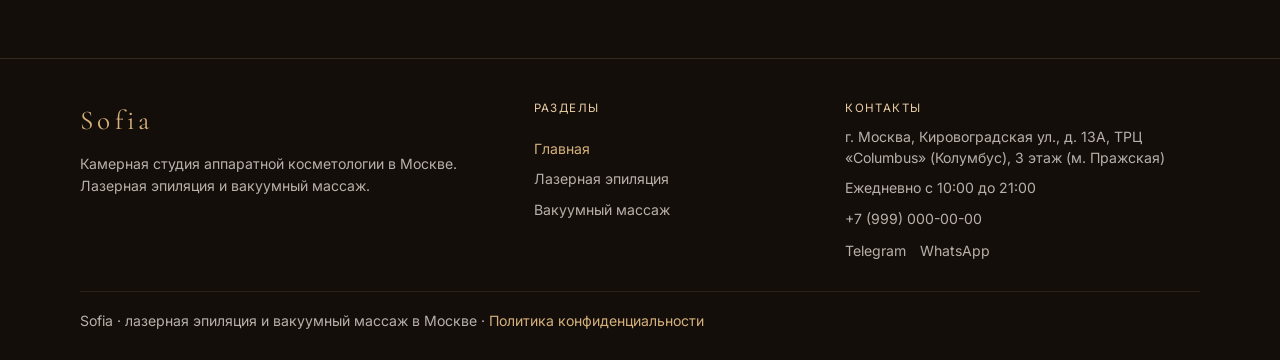
==== commit 72c720ba: "Unify studio address wording on the homepage, service pages, and footer. Co-authored-by: Cursor <cur" ====
--- a/index.html
+++ b/index.html
@@ -166,7 +166,7 @@
         <img class="hero-bg" src="images/hero.jpg?v=5" alt="Премиальный уход и гладкая кожа" fetchpriority="high" decoding="async">
         <div class="home-hero-copy-wrap">
           <div class="hero-copy">
-            <p class="eyebrow">Москва · метро Пражская · ТРЦ «Columbus»<br>премиальный уход</p>
+            <p class="eyebrow">Москва · м. Пражская · ТРЦ «Columbus» (3 этаж)</p>
             <h1>Гладкая кожа и ухоженные контуры</h1>
             <p class="lead">Sofia — профильная студия аппаратной косметологии в Москве. У нас работают мастера с медицинским образованием и опытом от 3 лет на современном сертифицированном оборудовании. Выберите нужное направление, чтобы узнать подробности и записаться:</p>
           </div>
